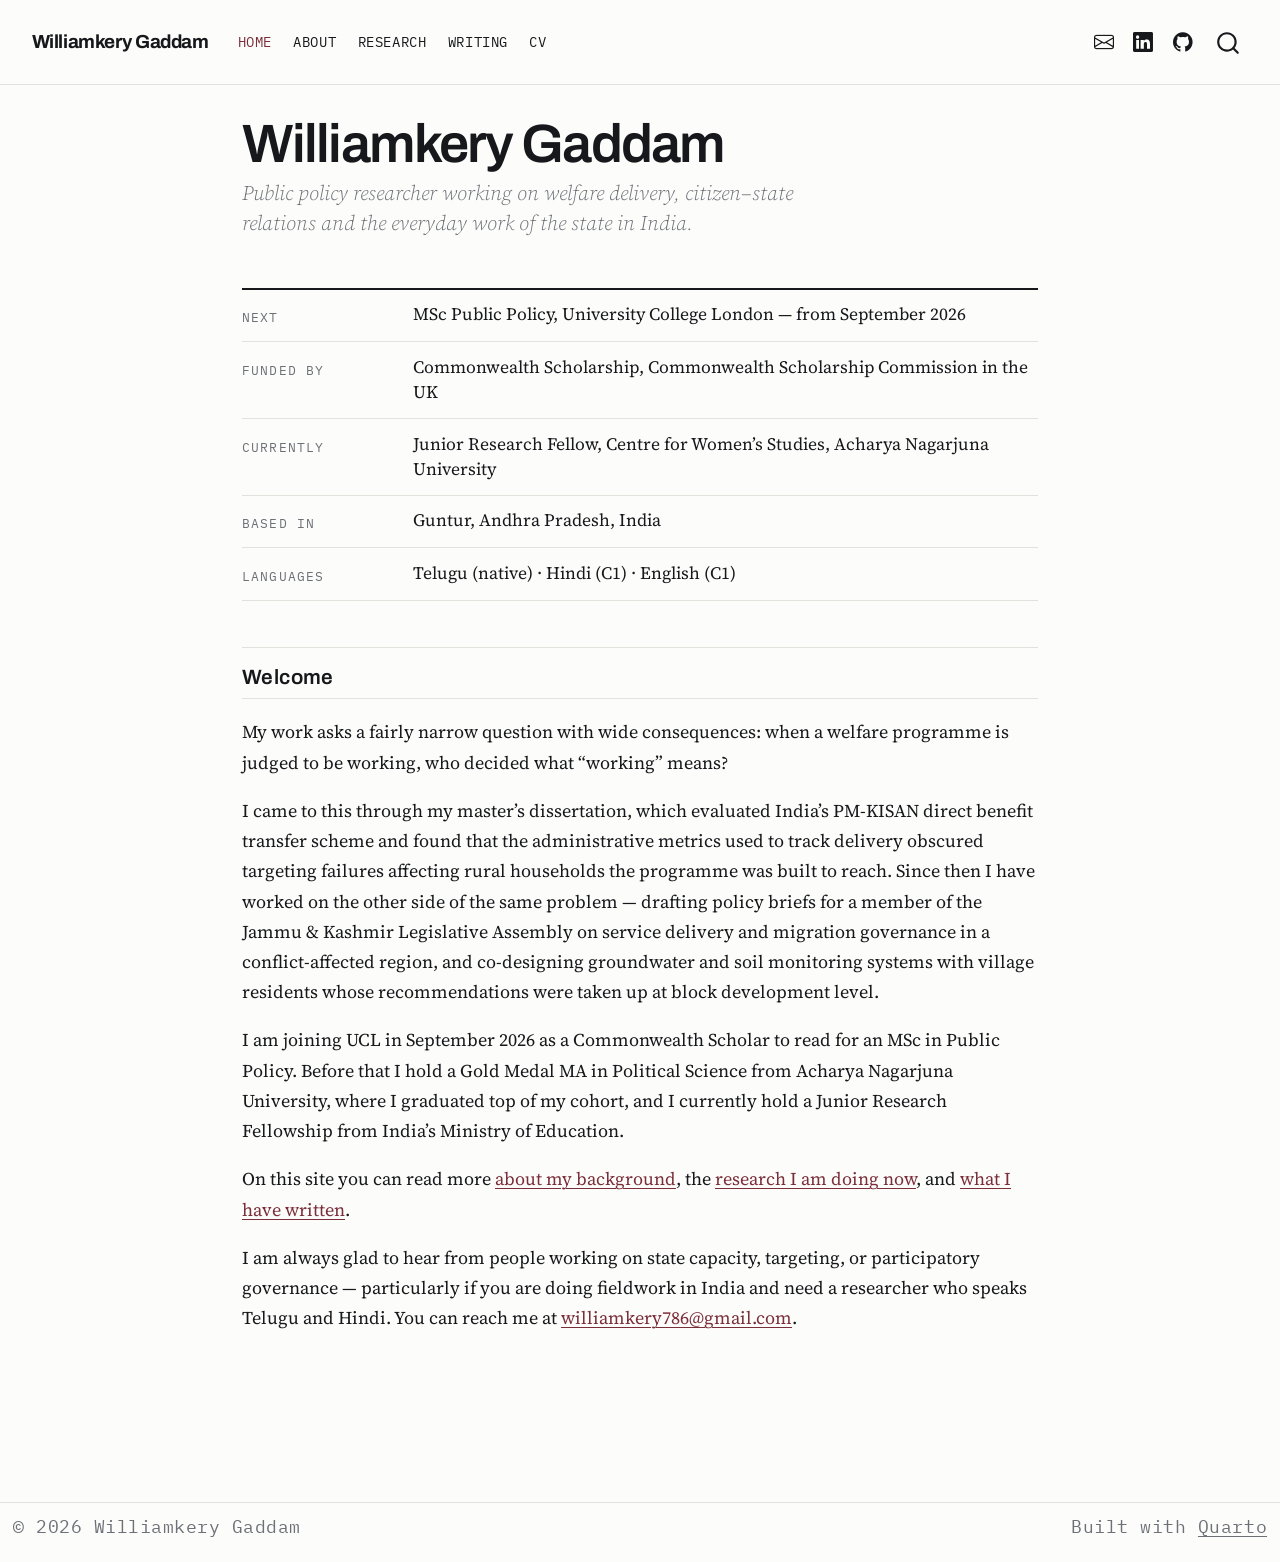
==== docs/index.html @ 47c5c502 "first version" ====
<!DOCTYPE html>
<html xmlns="http://www.w3.org/1999/xhtml" lang="en" xml:lang="en"><head>

<meta charset="utf-8">
<meta name="generator" content="quarto-1.10.18">

<meta name="viewport" content="width=device-width, initial-scale=1.0, user-scalable=yes">


<title>Williamkery Gaddam</title>
<style>
/* Default styles provided by pandoc.
** See https://pandoc.org/MANUAL.html#variables-for-html for config info.
*/
span.smallcaps{font-variant: small-caps;}
div.columns{display: flex; gap: 1.5em;}
div.column{flex: auto;}
@media screen {
div.columns{gap: min(4vw, 1.5em);}
div.column{overflow-x: auto;}
}
div.hanging-indent{margin-left: 1.5em; text-indent: -1.5em;}
ul.task-list{list-style: none;}
ul.task-list li input[type="checkbox"] {
  width: 0.8em;
  margin: 0 0.8em 0.2em -1em; /* quarto-specific, see https://github.com/quarto-dev/quarto-cli/issues/4556 */ 
  vertical-align: middle;
}
</style>


<script src="site_libs/quarto-nav/quarto-nav.js"></script>
<script src="site_libs/clipboard/clipboard.min.js"></script>
<script src="site_libs/quarto-search/autocomplete.umd.js"></script>
<script src="site_libs/quarto-search/fuse.min.js"></script>
<script src="site_libs/quarto-search/quarto-search.js"></script>
<meta name="quarto:offset" content="./">
<script src="site_libs/quarto-html/quarto.js" type="module"></script>
<script src="site_libs/quarto-html/tabsets/tabsets.js" type="module"></script>
<script src="site_libs/quarto-html/popper.min.js"></script>
<script src="site_libs/quarto-html/tippy.umd.min.js"></script>
<link href="site_libs/quarto-html/tippy.css" rel="stylesheet">
<link href="site_libs/quarto-html/quarto-syntax-highlighting-cb682fa1532749ab170030a7aa81330c.css" rel="stylesheet" id="quarto-text-highlighting-styles">
<script src="site_libs/bootstrap/bootstrap.min.js"></script>
<link href="site_libs/bootstrap/bootstrap-icons.css" rel="stylesheet">
<link href="site_libs/bootstrap/bootstrap-dd9df500e3957389e545bc1364c7d732.min.css" rel="stylesheet" append-hash="true" id="quarto-bootstrap" data-mode="light">
<script id="quarto-search-options" type="application/json">{
  "location": "navbar",
  "copy-button": false,
  "collapse-after": 3,
  "panel-placement": "end",
  "type": "overlay",
  "limit": 50,
  "keyboard-shortcut": [
    "f",
    "/",
    "s"
  ],
  "show-item-context": false,
  "language": {
    "search-no-results-text": "No results",
    "search-matching-documents-text": "matching documents",
    "search-copy-link-title": "Copy link to search",
    "search-hide-matches-text": "Hide additional matches",
    "search-more-match-text": "more match in this document",
    "search-more-matches-text": "more matches in this document",
    "search-clear-button-title": "Clear",
    "search-text-placeholder": "",
    "search-detached-cancel-button-title": "Cancel",
    "search-submit-button-title": "Submit",
    "search-label": "Search"
  }
}</script>
<link rel="preconnect" href="https://fonts.googleapis.com">
<link rel="preconnect" href="https://fonts.gstatic.com" crossorigin="">
<link href="https://fonts.googleapis.com/css2?family=Archivo:wght@500;600;700&amp;family=IBM+Plex+Mono:wght@400;500&amp;family=Source+Serif+4:ital,opsz,wght@0,8..60,400;0,8..60,600;1,8..60,400&amp;display=swap" rel="stylesheet">


</head>

<body class="nav-fixed fullcontent quarto-light">

<div id="quarto-search-results"></div>
  <header id="quarto-header" class="headroom fixed-top">
    <nav class="navbar navbar-expand-lg " data-bs-theme="dark">
      <div class="navbar-container container-fluid">
      <div class="navbar-brand-container mx-auto">
    <a class="navbar-brand" href="./index.html">
    <span class="navbar-title">Williamkery Gaddam</span>
    </a>
  </div>
            <div id="quarto-search" class="" title="Search"></div>
          <button class="navbar-toggler" type="button" data-bs-toggle="collapse" data-bs-target="#navbarCollapse" aria-controls="navbarCollapse" role="menu" aria-expanded="false" aria-label="Toggle navigation" onclick="if (window.quartoToggleHeadroom) { window.quartoToggleHeadroom(); }">
  <span class="navbar-toggler-icon"></span>
</button>
          <div class="collapse navbar-collapse" id="navbarCollapse">
            <ul class="navbar-nav navbar-nav-scroll me-auto">
  <li class="nav-item">
    <a class="nav-link active" href="./index.html" aria-current="page"> 
<span class="menu-text">Home</span></a>
  </li>  
  <li class="nav-item">
    <a class="nav-link" href="./about.html"> 
<span class="menu-text">About</span></a>
  </li>  
  <li class="nav-item">
    <a class="nav-link" href="./research.html"> 
<span class="menu-text">Research</span></a>
  </li>  
  <li class="nav-item">
    <a class="nav-link" href="./writing.html"> 
<span class="menu-text">Writing</span></a>
  </li>  
  <li class="nav-item">
    <a class="nav-link" href="./cv.html"> 
<span class="menu-text">CV</span></a>
  </li>  
</ul>
            <ul class="navbar-nav navbar-nav-scroll ms-auto">
  <li class="nav-item compact">
    <a class="nav-link" href="mailto:williamkery786@gmail.com"> <i class="bi bi-envelope" role="img" aria-label="Email">
</i> 
<span class="menu-text"></span></a>
  </li>  
  <li class="nav-item compact">
    <a class="nav-link" href="https://www.linkedin.com/in/williamkery-gaddam-2453a62a7"> <i class="bi bi-linkedin" role="img" aria-label="LinkedIn">
</i> 
<span class="menu-text"></span></a>
  </li>  
  <li class="nav-item compact">
    <a class="nav-link" href="https://github.com/williamkery-gaddam"> <i class="bi bi-github" role="img" aria-label="GitHub">
</i> 
<span class="menu-text"></span></a>
  </li>  
</ul>
          </div> <!-- /navcollapse -->
            <div class="quarto-navbar-tools">
</div>
      </div> <!-- /container-fluid -->
    </nav>
</header>
<!-- content -->
<div id="quarto-content" class="quarto-container page-columns page-rows-contents page-layout-article page-navbar">
<!-- sidebar -->
<!-- margin-sidebar -->
    
<!-- main -->
<main class="content" id="quarto-document-content">

<header id="title-block-header" class="quarto-title-block default">
<div class="quarto-title">
<h1 class="title">Williamkery Gaddam</h1>
<p class="subtitle lead">Public policy researcher working on welfare delivery, citizen–state relations and the everyday work of the state in India.</p>
</div>



<div class="quarto-title-meta">

    
  
    
  </div>
  


</header>


<div class="record">
<div class="record-row">
<span class="record-key">Next</span><span class="record-val">MSc Public Policy, University College London — from September 2026</span>
</div>
<div class="record-row">
<span class="record-key">Funded by</span><span class="record-val">Commonwealth Scholarship, Commonwealth Scholarship Commission in the UK</span>
</div>
<div class="record-row">
<span class="record-key">Currently</span><span class="record-val">Junior Research Fellow, Centre for Women’s Studies, Acharya Nagarjuna University</span>
</div>
<div class="record-row">
<span class="record-key">Based in</span><span class="record-val">Guntur, Andhra Pradesh, India</span>
</div>
<div class="record-row">
<span class="record-key">Languages</span><span class="record-val">Telugu (native) · Hindi (C1) · English (C1)</span>
</div>
</div>
<section id="welcome" class="level2">
<h2 data-anchor-id="welcome">Welcome</h2>
<p>My work asks a fairly narrow question with wide consequences: when a welfare programme is judged to be working, who decided what “working” means?</p>
<p>I came to this through my master’s dissertation, which evaluated India’s PM-KISAN direct benefit transfer scheme and found that the administrative metrics used to track delivery obscured targeting failures affecting rural households the programme was built to reach. Since then I have worked on the other side of the same problem — drafting policy briefs for a member of the Jammu &amp; Kashmir Legislative Assembly on service delivery and migration governance in a conflict-affected region, and co-designing groundwater and soil monitoring systems with village residents whose recommendations were taken up at block development level.</p>
<p>I am joining UCL in September 2026 as a Commonwealth Scholar to read for an MSc in Public Policy. Before that I hold a Gold Medal MA in Political Science from Acharya Nagarjuna University, where I graduated top of my cohort, and I currently hold a Junior Research Fellowship from India’s Ministry of Education.</p>
<p>On this site you can read more <a href="./about.html">about my background</a>, the <a href="./research.html">research I am doing now</a>, and <a href="./writing.html">what I have written</a>.</p>
<p>I am always glad to hear from people working on state capacity, targeting, or participatory governance — particularly if you are doing fieldwork in India and need a researcher who speaks Telugu and Hindi. You can reach me at <a href="mailto:williamkery786@gmail.com">williamkery786@gmail.com</a>.</p>


</section>

</main> <!-- /main -->
<script id="quarto-html-after-body" type="application/javascript">
  window.document.addEventListener("DOMContentLoaded", function (event) {
    const isCodeAnnotation = (el) => {
      for (const clz of el.classList) {
        if (clz.startsWith('code-annotation-')) {                     
          return true;
        }
      }
      return false;
    }
    const onCopySuccess = function(e) {
      // button target
      const button = e.trigger;
      // don't keep focus
      button.blur();
      // flash "checked"
      button.classList.add('code-copy-button-checked');
      var currentTitle = button.getAttribute("title");
      button.setAttribute("title", "Copied!");
      let tooltip;
      if (window.bootstrap) {
        button.setAttribute("data-bs-toggle", "tooltip");
        button.setAttribute("data-bs-placement", "left");
        button.setAttribute("data-bs-title", "Copied!");
        tooltip = new bootstrap.Tooltip(button, 
          { trigger: "manual", 
            customClass: "code-copy-button-tooltip",
            offset: [0, -8]});
        tooltip.show();    
      }
      setTimeout(function() {
        if (tooltip) {
          tooltip.hide();
          button.removeAttribute("data-bs-title");
          button.removeAttribute("data-bs-toggle");
          button.removeAttribute("data-bs-placement");
        }
        button.setAttribute("title", currentTitle);
        button.classList.remove('code-copy-button-checked');
      }, 1000);
      // clear code selection
      e.clearSelection();
    }
    const getTextToCopy = function(trigger) {
      const outerScaffold = trigger.parentElement.cloneNode(true);
      const codeEl = outerScaffold.querySelector('code');
      for (const childEl of codeEl.children) {
        if (isCodeAnnotation(childEl)) {
          childEl.remove();
        }
      }
      return codeEl.innerText;
    }
    const clipboard = new window.ClipboardJS('.code-copy-button:not([data-in-quarto-modal])', {
      text: getTextToCopy
    });
    clipboard.on('success', onCopySuccess);
    if (window.document.getElementById('quarto-embedded-source-code-modal')) {
      const clipboardModal = new window.ClipboardJS('.code-copy-button[data-in-quarto-modal]', {
        text: getTextToCopy,
        container: window.document.getElementById('quarto-embedded-source-code-modal')
      });
      clipboardModal.on('success', onCopySuccess);
    }
      var localhostRegex = new RegExp(/^(?:http|https):\/\/localhost\:?[0-9]*\//);
      var mailtoRegex = new RegExp(/^mailto:/);
        var filterRegex = new RegExp("https:\/\/williamkery-gaddam\.github\.io");
      var isInternal = (href) => {
          return filterRegex.test(href) || localhostRegex.test(href) || mailtoRegex.test(href);
      }
      // Inspect non-navigation links and adorn them if external
     var links = window.document.querySelectorAll('a[href]:not(.nav-link):not(.navbar-brand):not(.toc-action):not(.sidebar-link):not(.sidebar-item-toggle):not(.pagination-link):not(.no-external):not([aria-hidden]):not(.dropdown-item):not(.quarto-navigation-tool):not(.about-link)');
      for (var i=0; i<links.length; i++) {
        const link = links[i];
        if (!isInternal(link.href)) {
          // undo the damage that might have been done by quarto-nav.js in the case of
          // links that we want to consider external
          if (link.dataset.originalHref !== undefined) {
            link.href = link.dataset.originalHref;
          }
            // target, if specified
            link.setAttribute("target", "_blank");
            if (link.getAttribute("rel") === null) {
              link.setAttribute("rel", "noopener");
            }
        }
      }
    function tippyHover(el, contentFn, onTriggerFn, onUntriggerFn) {
      const config = {
        allowHTML: true,
        maxWidth: 500,
        delay: 100,
        arrow: false,
        appendTo: function(el) {
            return el.parentElement;
        },
        interactive: true,
        interactiveBorder: 10,
        theme: 'quarto',
        placement: 'bottom-start',
      };
      if (contentFn) {
        config.content = contentFn;
      }
      if (onTriggerFn) {
        config.onTrigger = onTriggerFn;
      }
      if (onUntriggerFn) {
        config.onUntrigger = onUntriggerFn;
      }
      window.tippy(el, config); 
    }
    const noterefs = window.document.querySelectorAll('a[role="doc-noteref"]');
    for (var i=0; i<noterefs.length; i++) {
      const ref = noterefs[i];
      tippyHover(ref, function() {
        // use id or data attribute instead here
        let href = ref.getAttribute('data-footnote-href') || ref.getAttribute('href');
        try { href = new URL(href).hash; } catch {}
        const id = href.replace(/^#\/?/, "");
        const note = window.document.getElementById(id);
        if (note) {
          return note.innerHTML;
        } else {
          return "";
        }
      });
    }
    const xrefs = window.document.querySelectorAll('a.quarto-xref');
    const processXRef = (id, note) => {
      // Strip column container classes
      const stripColumnClz = (el) => {
        el.classList.remove("page-full", "page-columns");
        if (el.children) {
          for (const child of el.children) {
            stripColumnClz(child);
          }
        }
      }
      stripColumnClz(note)
      if (id === null || id.startsWith('sec-')) {
        // Special case sections, only their first couple elements
        const container = document.createElement("div");
        if (note.children && note.children.length > 2) {
          container.appendChild(note.children[0].cloneNode(true));
          for (let i = 1; i < note.children.length; i++) {
            const child = note.children[i];
            if (child.tagName === "P" && child.innerText === "") {
              continue;
            } else {
              container.appendChild(child.cloneNode(true));
              break;
            }
          }
          if (window.Quarto?.typesetMath) {
            window.Quarto.typesetMath(container);
          }
          return container.innerHTML
        } else {
          if (window.Quarto?.typesetMath) {
            window.Quarto.typesetMath(note);
          }
          return note.innerHTML;
        }
      } else {
        // Remove any anchor links if they are present
        const anchorLink = note.querySelector('a.anchorjs-link');
        if (anchorLink) {
          anchorLink.remove();
        }
        if (window.Quarto?.typesetMath) {
          window.Quarto.typesetMath(note);
        }
        if (note.classList.contains("callout")) {
          return note.outerHTML;
        } else {
          return note.innerHTML;
        }
      }
    }
    for (var i=0; i<xrefs.length; i++) {
      const xref = xrefs[i];
      tippyHover(xref, undefined, function(instance) {
        instance.disable();
        let url = xref.getAttribute('href');
        let hash = undefined; 
        if (url.startsWith('#')) {
          hash = url;
        } else {
          try { hash = new URL(url).hash; } catch {}
        }
        if (hash) {
          const id = hash.replace(/^#\/?/, "");
          const note = window.document.getElementById(id);
          if (note !== null) {
            try {
              const html = processXRef(id, note.cloneNode(true));
              instance.setContent(html);
            } finally {
              instance.enable();
              instance.show();
            }
          } else {
            // See if we can fetch this
            fetch(url.split('#')[0])
            .then(res => res.text())
            .then(html => {
              const parser = new DOMParser();
              const htmlDoc = parser.parseFromString(html, "text/html");
              const note = htmlDoc.getElementById(id);
              if (note !== null) {
                const html = processXRef(id, note);
                instance.setContent(html);
              } 
            }).finally(() => {
              instance.enable();
              instance.show();
            });
          }
        } else {
          // See if we can fetch a full url (with no hash to target)
          // This is a special case and we should probably do some content thinning / targeting
          fetch(url)
          .then(res => res.text())
          .then(html => {
            const parser = new DOMParser();
            const htmlDoc = parser.parseFromString(html, "text/html");
            const note = htmlDoc.querySelector('main.content');
            if (note !== null) {
              // This should only happen for chapter cross references
              // (since there is no id in the URL)
              // remove the first header
              if (note.children.length > 0 && note.children[0].tagName === "HEADER") {
                note.children[0].remove();
              }
              const html = processXRef(null, note);
              instance.setContent(html);
            } 
          }).finally(() => {
            instance.enable();
            instance.show();
          });
        }
      }, function(instance) {
      });
    }
        let selectedAnnoteEl;
        const selectorForAnnotation = ( cell, annotation) => {
          let cellAttr = 'data-code-cell="' + cell + '"';
          let lineAttr = 'data-code-annotation="' +  annotation + '"';
          const selector = 'span[' + cellAttr + '][' + lineAttr + ']';
          return selector;
        }
        const selectCodeLines = (annoteEl) => {
          const doc = window.document;
          const targetCell = annoteEl.getAttribute("data-target-cell");
          const targetAnnotation = annoteEl.getAttribute("data-target-annotation");
          const annoteSpan = window.document.querySelector(selectorForAnnotation(targetCell, targetAnnotation));
          const lines = annoteSpan.getAttribute("data-code-lines").split(",");
          const lineIds = lines.map((line) => {
            return targetCell + "-" + line;
          })
          let top = null;
          let height = null;
          let parent = null;
          if (lineIds.length > 0) {
              //compute the position of the single el (top and bottom and make a div)
              const el = window.document.getElementById(lineIds[0]);
              top = el.offsetTop;
              height = el.offsetHeight;
              parent = el.parentElement.parentElement;
            if (lineIds.length > 1) {
              const lastEl = window.document.getElementById(lineIds[lineIds.length - 1]);
              const bottom = lastEl.offsetTop + lastEl.offsetHeight;
              height = bottom - top;
            }
            if (top !== null && height !== null && parent !== null) {
              // cook up a div (if necessary) and position it 
              let div = window.document.getElementById("code-annotation-line-highlight");
              if (div === null) {
                div = window.document.createElement("div");
                div.setAttribute("id", "code-annotation-line-highlight");
                div.style.position = 'absolute';
                parent.appendChild(div);
              }
              div.style.top = top - 2 + "px";
              div.style.height = height + 4 + "px";
              div.style.left = 0;
              let gutterDiv = window.document.getElementById("code-annotation-line-highlight-gutter");
              if (gutterDiv === null) {
                gutterDiv = window.document.createElement("div");
                gutterDiv.setAttribute("id", "code-annotation-line-highlight-gutter");
                gutterDiv.style.position = 'absolute';
                const codeCell = window.document.getElementById(targetCell);
                const gutter = codeCell.querySelector('.code-annotation-gutter');
                gutter.appendChild(gutterDiv);
              }
              gutterDiv.style.top = top - 2 + "px";
              gutterDiv.style.height = height + 4 + "px";
            }
            selectedAnnoteEl = annoteEl;
          }
        };
        const unselectCodeLines = () => {
          const elementsIds = ["code-annotation-line-highlight", "code-annotation-line-highlight-gutter"];
          elementsIds.forEach((elId) => {
            const div = window.document.getElementById(elId);
            if (div) {
              div.remove();
            }
          });
          selectedAnnoteEl = undefined;
        };
          // Handle positioning of the toggle
      window.addEventListener(
        "resize",
        throttle(() => {
          elRect = undefined;
          if (selectedAnnoteEl) {
            selectCodeLines(selectedAnnoteEl);
          }
        }, 10)
      );
      function throttle(fn, ms) {
      let throttle = false;
      let timer;
        return (...args) => {
          if(!throttle) { // first call gets through
              fn.apply(this, args);
              throttle = true;
          } else { // all the others get throttled
              if(timer) clearTimeout(timer); // cancel #2
              timer = setTimeout(() => {
                fn.apply(this, args);
                timer = throttle = false;
              }, ms);
          }
        };
      }
        // Attach click handler to the DT
        const annoteDls = window.document.querySelectorAll('dt[data-target-cell]');
        for (const annoteDlNode of annoteDls) {
          annoteDlNode.addEventListener('click', (event) => {
            const clickedEl = event.target;
            if (clickedEl !== selectedAnnoteEl) {
              unselectCodeLines();
              const activeEl = window.document.querySelector('dt[data-target-cell].code-annotation-active');
              if (activeEl) {
                activeEl.classList.remove('code-annotation-active');
              }
              selectCodeLines(clickedEl);
              clickedEl.classList.add('code-annotation-active');
            } else {
              // Unselect the line
              unselectCodeLines();
              clickedEl.classList.remove('code-annotation-active');
            }
          });
        }
    const findCites = (el) => {
      const parentEl = el.parentElement;
      if (parentEl) {
        const cites = parentEl.dataset.cites;
        if (cites) {
          return {
            el,
            cites: cites.split(' ')
          };
        } else {
          return findCites(el.parentElement)
        }
      } else {
        return undefined;
      }
    };
    var bibliorefs = window.document.querySelectorAll('a[role="doc-biblioref"]');
    for (var i=0; i<bibliorefs.length; i++) {
      const ref = bibliorefs[i];
      const citeInfo = findCites(ref);
      if (citeInfo) {
        tippyHover(citeInfo.el, function() {
          var popup = window.document.createElement('div');
          citeInfo.cites.forEach(function(cite) {
            var citeDiv = window.document.createElement('div');
            citeDiv.classList.add('hanging-indent');
            citeDiv.classList.add('csl-entry');
            var biblioDiv = window.document.getElementById('ref-' + cite);
            if (biblioDiv) {
              citeDiv.innerHTML = biblioDiv.innerHTML;
            }
            popup.appendChild(citeDiv);
          });
          return popup.innerHTML;
        });
      }
    }
  });
  </script>
</div> <!-- /content -->
<footer class="footer">
  <div class="nav-footer">
    <div class="nav-footer-left">
<p>© 2026 Williamkery Gaddam</p>
</div>   
    <div class="nav-footer-center">
      &nbsp;
    </div>
    <div class="nav-footer-right">
<p>Built with <a href="https://quarto.org">Quarto</a></p>
</div>
  </div>
</footer>




</body></html>
---- docs/site_libs/quarto-html/tippy.css ----
.tippy-box[data-animation=fade][data-state=hidden]{opacity:0}[data-tippy-root]{max-width:calc(100vw - 10px)}.tippy-box{position:relative;background-color:#333;color:#fff;border-radius:4px;font-size:14px;line-height:1.4;white-space:normal;outline:0;transition-property:transform,visibility,opacity}.tippy-box[data-placement^=top]>.tippy-arrow{bottom:0}.tippy-box[data-placement^=top]>.tippy-arrow:before{bottom:-7px;left:0;border-width:8px 8px 0;border-top-color:initial;transform-origin:center top}.tippy-box[data-placement^=bottom]>.tippy-arrow{top:0}.tippy-box[data-placement^=bottom]>.tippy-arrow:before{top:-7px;left:0;border-width:0 8px 8px;border-bottom-color:initial;transform-origin:center bottom}.tippy-box[data-placement^=left]>.tippy-arrow{right:0}.tippy-box[data-placement^=left]>.tippy-arrow:before{border-width:8px 0 8px 8px;border-left-color:initial;right:-7px;transform-origin:center left}.tippy-box[data-placement^=right]>.tippy-arrow{left:0}.tippy-box[data-placement^=right]>.tippy-arrow:before{left:-7px;border-width:8px 8px 8px 0;border-right-color:initial;transform-origin:center right}.tippy-box[data-inertia][data-state=visible]{transition-timing-function:cubic-bezier(.54,1.5,.38,1.11)}.tippy-arrow{width:16px;height:16px;color:#333}.tippy-arrow:before{content:"";position:absolute;border-color:transparent;border-style:solid}.tippy-content{position:relative;padding:5px 9px;z-index:1}
---- docs/site_libs/quarto-html/quarto-syntax-highlighting-cb682fa1532749ab170030a7aa81330c.css ----
/* quarto syntax highlight colors */
:root {
  --quarto-hl-ot-color: #003B4F;
  --quarto-hl-at-color: #657422;
  --quarto-hl-ss-color: #20794D;
  --quarto-hl-an-color: #5E5E5E;
  --quarto-hl-fu-color: #4758AB;
  --quarto-hl-st-color: #20794D;
  --quarto-hl-cf-color: #003B4F;
  --quarto-hl-op-color: #5E5E5E;
  --quarto-hl-er-color: #AD0000;
  --quarto-hl-bn-color: #AD0000;
  --quarto-hl-al-color: #AD0000;
  --quarto-hl-va-color: #111111;
  --quarto-hl-bu-color: inherit;
  --quarto-hl-ex-color: inherit;
  --quarto-hl-pp-color: #AD0000;
  --quarto-hl-in-color: #5E5E5E;
  --quarto-hl-vs-color: #20794D;
  --quarto-hl-wa-color: #5E5E5E;
  --quarto-hl-do-color: #5E5E5E;
  --quarto-hl-im-color: #00769E;
  --quarto-hl-ch-color: #20794D;
  --quarto-hl-dt-color: #AD0000;
  --quarto-hl-fl-color: #AD0000;
  --quarto-hl-co-color: #5E5E5E;
  --quarto-hl-cv-color: #5E5E5E;
  --quarto-hl-cn-color: #8f5902;
  --quarto-hl-sc-color: #5E5E5E;
  --quarto-hl-dv-color: #AD0000;
  --quarto-hl-kw-color: #003B4F;
}

/* other quarto variables */
:root {
  --quarto-font-monospace: "IBM Plex Mono", ui-monospace, SFMono-Regular, monospace;
}

/* syntax highlight based on Pandoc's rules */
pre > code.sourceCode > span {
  color: #003B4F;
}

code.sourceCode > span {
  color: #003B4F;
}

div.sourceCode,
div.sourceCode pre.sourceCode {
  color: #003B4F;
}

/* Normal */
code span {
  color: #003B4F;
}

/* Alert */
code span.al {
  color: #AD0000;
  font-style: inherit;
}

/* Annotation */
code span.an {
  color: #5E5E5E;
  font-style: inherit;
}

/* Attribute */
code span.at {
  color: #657422;
  font-style: inherit;
}

/* BaseN */
code span.bn {
  color: #AD0000;
  font-style: inherit;
}

/* BuiltIn */
code span.bu {
  font-style: inherit;
}

/* ControlFlow */
code span.cf {
  color: #003B4F;
  font-weight: bold;
  font-style: inherit;
}

/* Char */
code span.ch {
  color: #20794D;
  font-style: inherit;
}

/* Constant */
code span.cn {
  color: #8f5902;
  font-style: inherit;
}

/* Comment */
code span.co {
  color: #5E5E5E;
  font-style: inherit;
}

/* CommentVar */
code span.cv {
  color: #5E5E5E;
  font-style: italic;
}

/* Documentation */
code span.do {
  color: #5E5E5E;
  font-style: italic;
}

/* DataType */
code span.dt {
  color: #AD0000;
  font-style: inherit;
}

/* DecVal */
code span.dv {
  color: #AD0000;
  font-style: inherit;
}

/* Error */
code span.er {
  color: #AD0000;
  font-style: inherit;
}

/* Extension */
code span.ex {
  font-style: inherit;
}

/* Float */
code span.fl {
  color: #AD0000;
  font-style: inherit;
}

/* Function */
code span.fu {
  color: #4758AB;
  font-style: inherit;
}

/* Import */
code span.im {
  color: #00769E;
  font-style: inherit;
}

/* Information */
code span.in {
  color: #5E5E5E;
  font-style: inherit;
}

/* Keyword */
code span.kw {
  color: #003B4F;
  font-weight: bold;
  font-style: inherit;
}

/* Operator */
code span.op {
  color: #5E5E5E;
  font-style: inherit;
}

/* Other */
code span.ot {
  color: #003B4F;
  font-style: inherit;
}

/* Preprocessor */
code span.pp {
  color: #AD0000;
  font-style: inherit;
}

/* SpecialChar */
code span.sc {
  color: #5E5E5E;
  font-style: inherit;
}

/* SpecialString */
code span.ss {
  color: #20794D;
  font-style: inherit;
}

/* String */
code span.st {
  color: #20794D;
  font-style: inherit;
}

/* Variable */
code span.va {
  color: #111111;
  font-style: inherit;
}

/* VerbatimString */
code span.vs {
  color: #20794D;
  font-style: inherit;
}

/* Warning */
code span.wa {
  color: #5E5E5E;
  font-style: italic;
}

.prevent-inlining {
  content: "</";
}

/*# sourceMappingURL=326e1adb9b6676cbbdfaa39b3d1af0d4.css.map */
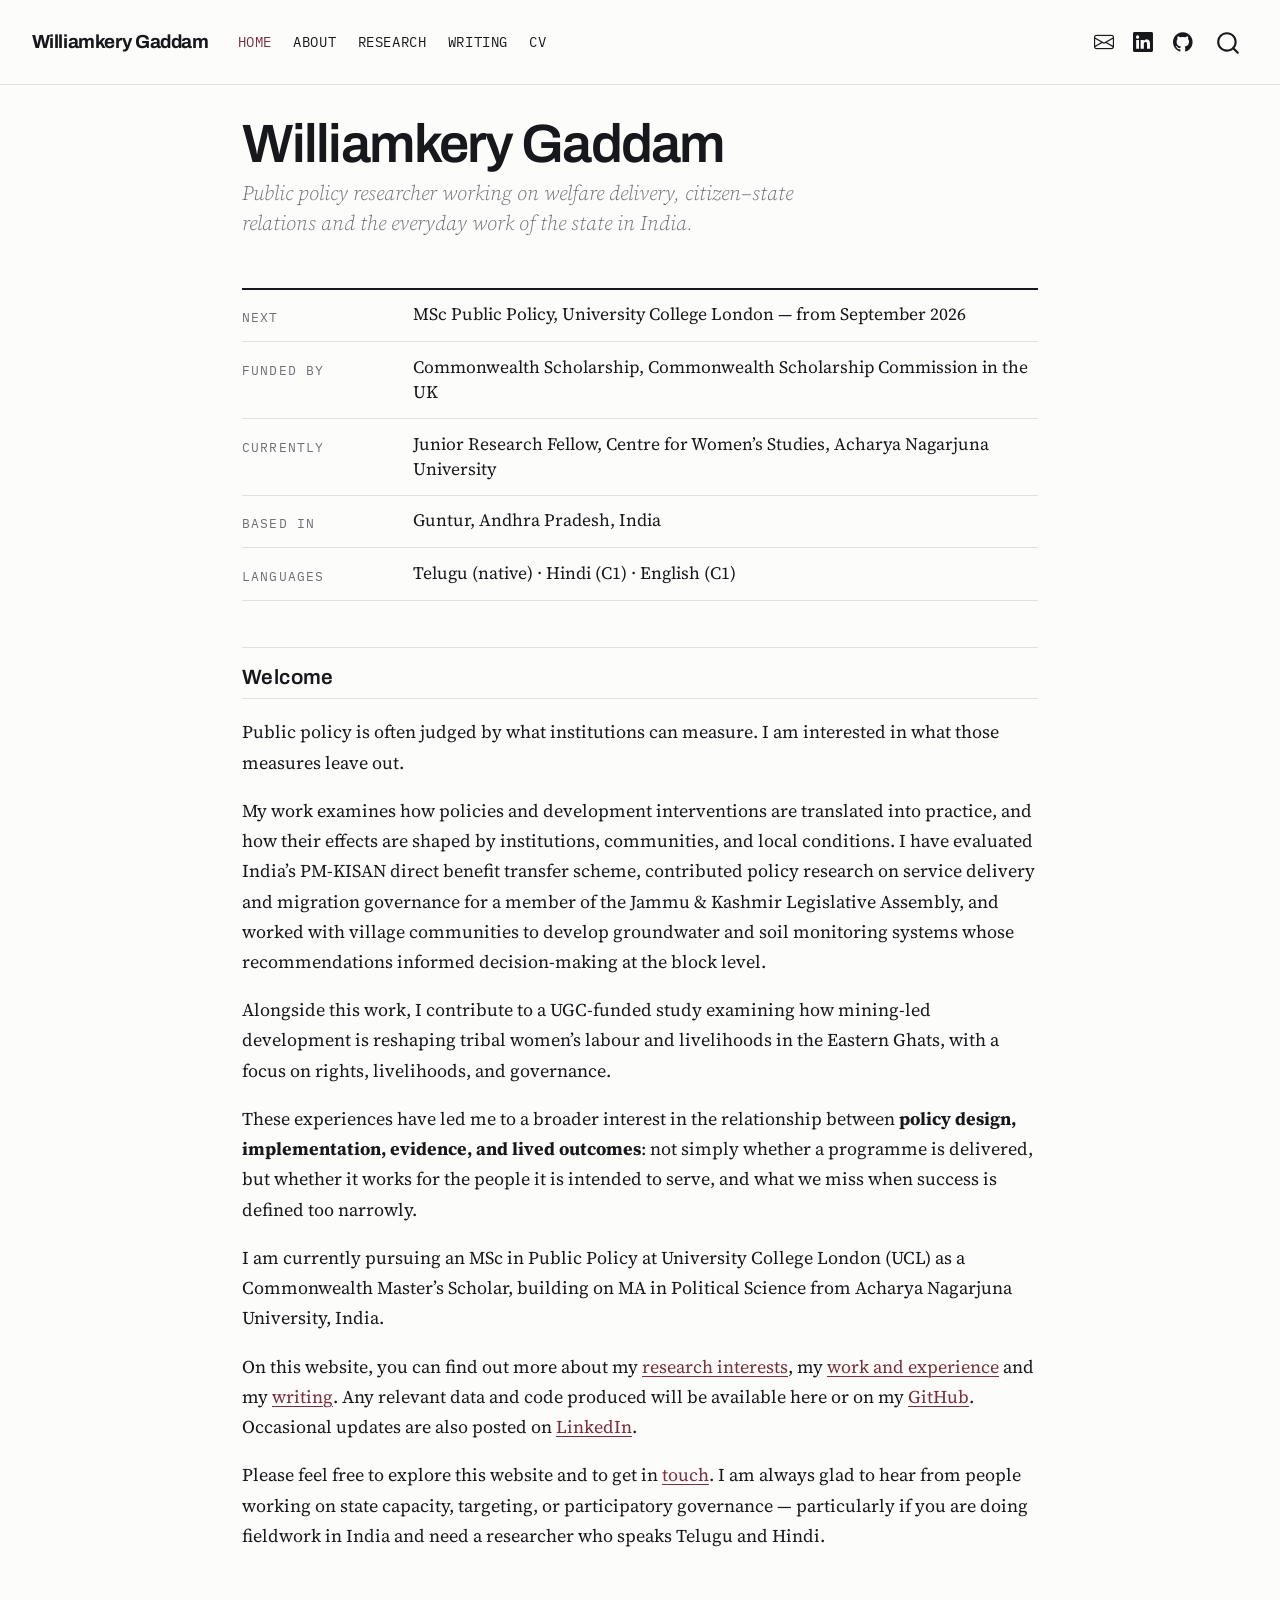
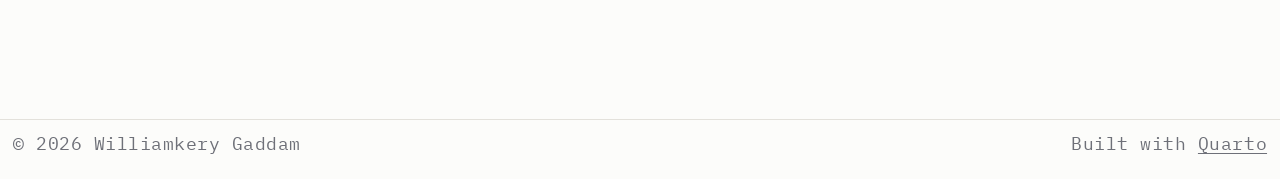
==== commit 9e0df7fc: "update homepage" ====
--- a/docs/index.html
+++ b/docs/index.html
@@ -186,11 +186,13 @@
 </div>
 <section id="welcome" class="level2">
 <h2 data-anchor-id="welcome">Welcome</h2>
-<p>My work asks a fairly narrow question with wide consequences: when a welfare programme is judged to be working, who decided what “working” means?</p>
-<p>I came to this through my master’s dissertation, which evaluated India’s PM-KISAN direct benefit transfer scheme and found that the administrative metrics used to track delivery obscured targeting failures affecting rural households the programme was built to reach. Since then I have worked on the other side of the same problem — drafting policy briefs for a member of the Jammu &amp; Kashmir Legislative Assembly on service delivery and migration governance in a conflict-affected region, and co-designing groundwater and soil monitoring systems with village residents whose recommendations were taken up at block development level.</p>
-<p>I am joining UCL in September 2026 as a Commonwealth Scholar to read for an MSc in Public Policy. Before that I hold a Gold Medal MA in Political Science from Acharya Nagarjuna University, where I graduated top of my cohort, and I currently hold a Junior Research Fellowship from India’s Ministry of Education.</p>
-<p>On this site you can read more <a href="./about.html">about my background</a>, the <a href="./research.html">research I am doing now</a>, and <a href="./writing.html">what I have written</a>.</p>
-<p>I am always glad to hear from people working on state capacity, targeting, or participatory governance — particularly if you are doing fieldwork in India and need a researcher who speaks Telugu and Hindi. You can reach me at <a href="mailto:williamkery786@gmail.com">williamkery786@gmail.com</a>.</p>
+<p>Public policy is often judged by what institutions can measure. I am interested in what those measures leave out.</p>
+<p>My work examines how policies and development interventions are translated into practice, and how their effects are shaped by institutions, communities, and local conditions. I have evaluated India’s PM-KISAN direct benefit transfer scheme, contributed policy research on service delivery and migration governance for a member of the Jammu &amp; Kashmir Legislative Assembly, and worked with village communities to develop groundwater and soil monitoring systems whose recommendations informed decision-making at the block level.</p>
+<p>Alongside this work, I contribute to a UGC-funded study examining how mining-led development is reshaping tribal women’s labour and livelihoods in the Eastern Ghats, with a focus on rights, livelihoods, and governance.</p>
+<p>These experiences have led me to a broader interest in the relationship between <strong>policy design, implementation, evidence, and lived outcomes</strong>: not simply whether a programme is delivered, but whether it works for the people it is intended to serve, and what we miss when success is defined too narrowly.</p>
+<p>I am currently pursuing an MSc in Public Policy at University College London (UCL) as a Commonwealth Master’s Scholar, building on MA in Political Science from Acharya Nagarjuna University, India.</p>
+<p>On this website, you can find out more about my <a href="./about.html">research interests</a>, my <a href="./research.html">work and experience</a> and my <a href="./writing.html">writing</a>. Any relevant data and code produced will be available here or on my <a href="https://github.com/williamkery-gaddam">GitHub</a>. Occasional updates are also posted on <a href="https://www.linkedin.com/in/williamkery-gaddam-2453a62a7">LinkedIn</a>.</p>
+<p>Please feel free to explore this website and to get in <a href="mailto:williamkery786@gmail.com">touch</a>. I am always glad to hear from people working on state capacity, targeting, or participatory governance — particularly if you are doing fieldwork in India and need a researcher who speaks Telugu and Hindi.</p>
 
 
 </section>
